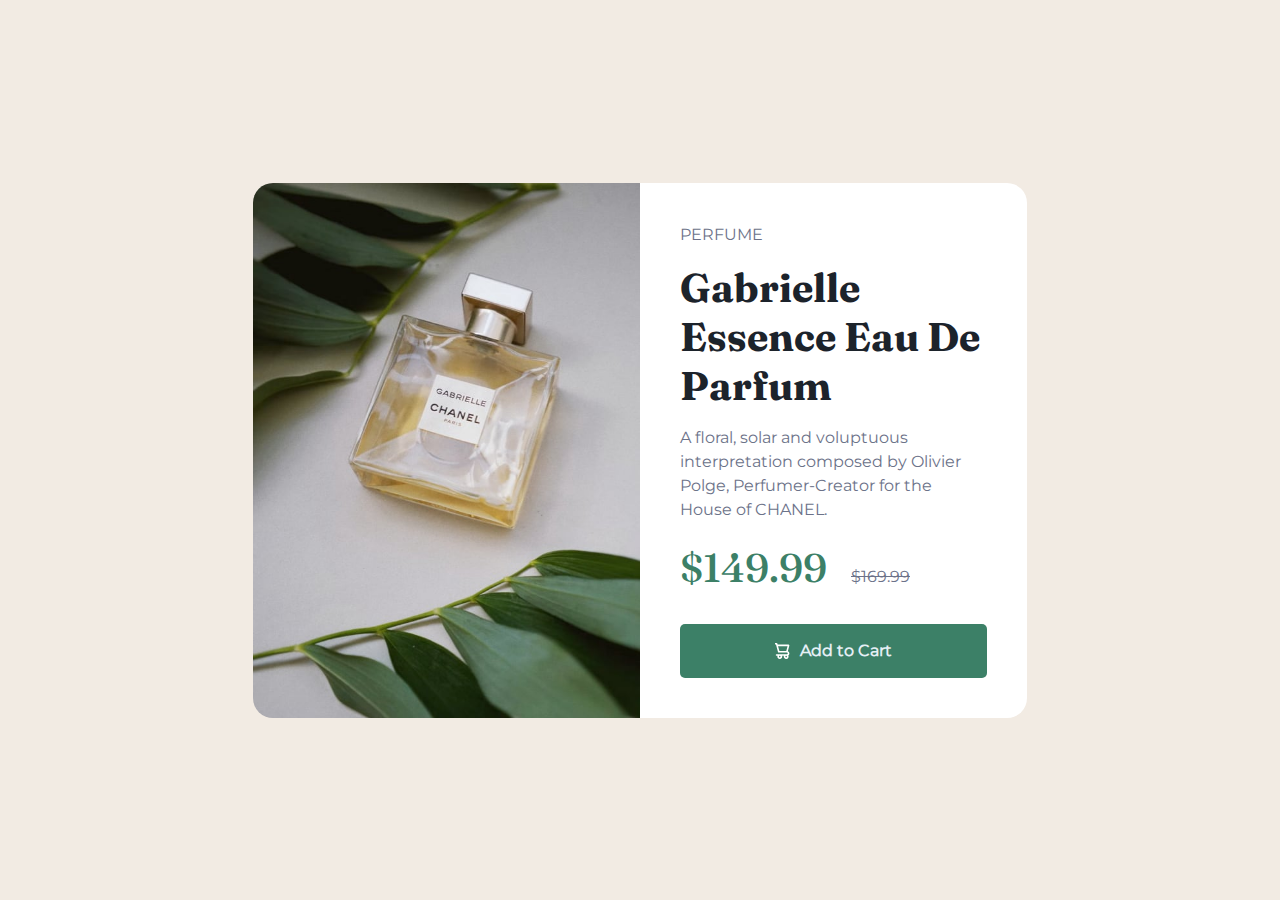
==== product-preview/index.html @ dee05043 "Add files via upload" ====
<!DOCTYPE html>
<html lang="en">
<head>
  <meta charset="UTF-8">
  <meta name="viewport" content="width=device-width, initial-scale=1.0"> 

  <link rel="stylesheet" href="css/bootstrap.min.css">
  <link rel="stylesheet" href="css/style.css">


  <title>Product preview card component</title>


</head>
<body>

    <div class="container box">   
  
        <div class="row">
         
         
         
          <div class="col-12 col-lg-6 square image">  
            
          </div>
      
      
          <div class="col-12 col-lg-6 square right">
            <p>PERFUME</p>
            <p class="title fs-1">Gabrielle Essence Eau De Parfum</p>
            <p>A floral, solar and voluptuous interpretation composed by Olivier Polge, 
                Perfumer-Creator for the House of CHANEL.</p>
            <p><span class="fs-1 price">$149.99</span> <span class="text-decoration-line-through">$169.99</span></p>
            <button class="btn btn-primary bt"> <i><img src="images/icon-cart.svg" alt=""></i>Add to Cart</button>
           
          </div>


      
         </div>
      
      </div>


  </body>
</html>
---- product-preview/css/style.css ----
@font-face{
    font-family: Fraunces;
    src: url(../fonts/frauncessoftwonkopszwght.ttf);
}

@font-face{
    font-family: Montserrat;
    src: url(../fonts/Montserrat-Regular.ttf);
}


body{        
    font-size: 16px; 
    background-color: hsl(30, 38%, 92%);
    font-family: Montserrat;       
}

.box{
    width: min(750px,80%);           
    padding: 0px;        
}

.box .row{
    height: 100vh;
    justify-content: center;
    align-content: center;
}


.square {
    padding: 40px 40px 40px 40px;
    margin: 0%;    
}

.image{
    background: url(../images/image-product-desktop.jpg) no-repeat;
    background-position: center;
    background-size: cover;
    border-radius: 20px 0px 0px 20px;    
}

.right{
    background-color: hsl(0, 0%, 100%);
    border-radius: 0px 20px 20px 0px;    
}

.right p {
    color: hsl(228, 12%, 48%);     
    font-weight: 500;
    
}

.right .title{
    font-weight: 700;
    font-family: Fraunces;
    line-height: normal;
    color: hsl(212, 21%, 14%);    
}

.right .price{
    color: hsl(158, 36%, 37%);
    font-family: Fraunces;
    margin-right: 20px;
    text-decoration: none;
}

.bt{
    border-radius: 5px; 
    padding: 15px;
    margin-top: 10px;
    background-color: hsl(158, 36%, 37%);
    font-weight: 700;
    color: hsl(204, 43%, 93%) ;
    border: 0px; 
    width: 100%;   
}

i{
    margin-right: 10px;
}

.btn-primary:hover{
    background-color: hsl(158, 32%, 45%) ;           
}

/* responsive */
@media screen and (max-width:991px){ 

    .box{
        padding: 0px;
        padding-top: 250px; 
        padding-bottom: 100px;       
    }

    .image{       
        border-radius: 20px 20px 0px 0px; 
        background: url(../images/image-product-mobile.jpg) no-repeat;
        background-position: center;
        background-size: cover;
        padding-top: 500px;   
    }
    
    .right{       
        border-radius: 0px 0px 20px 20px;     
        margin-bottom: 20%;   
    }

}

@media screen and (max-width:575px){ 

   
    .square {
        padding-left:20px;
        padding-right:20px;
        margin: 0%;
    }

    .box{
        padding-top: 100px;                
    }


    .image{       
        padding-top: 200px;   
    }

}
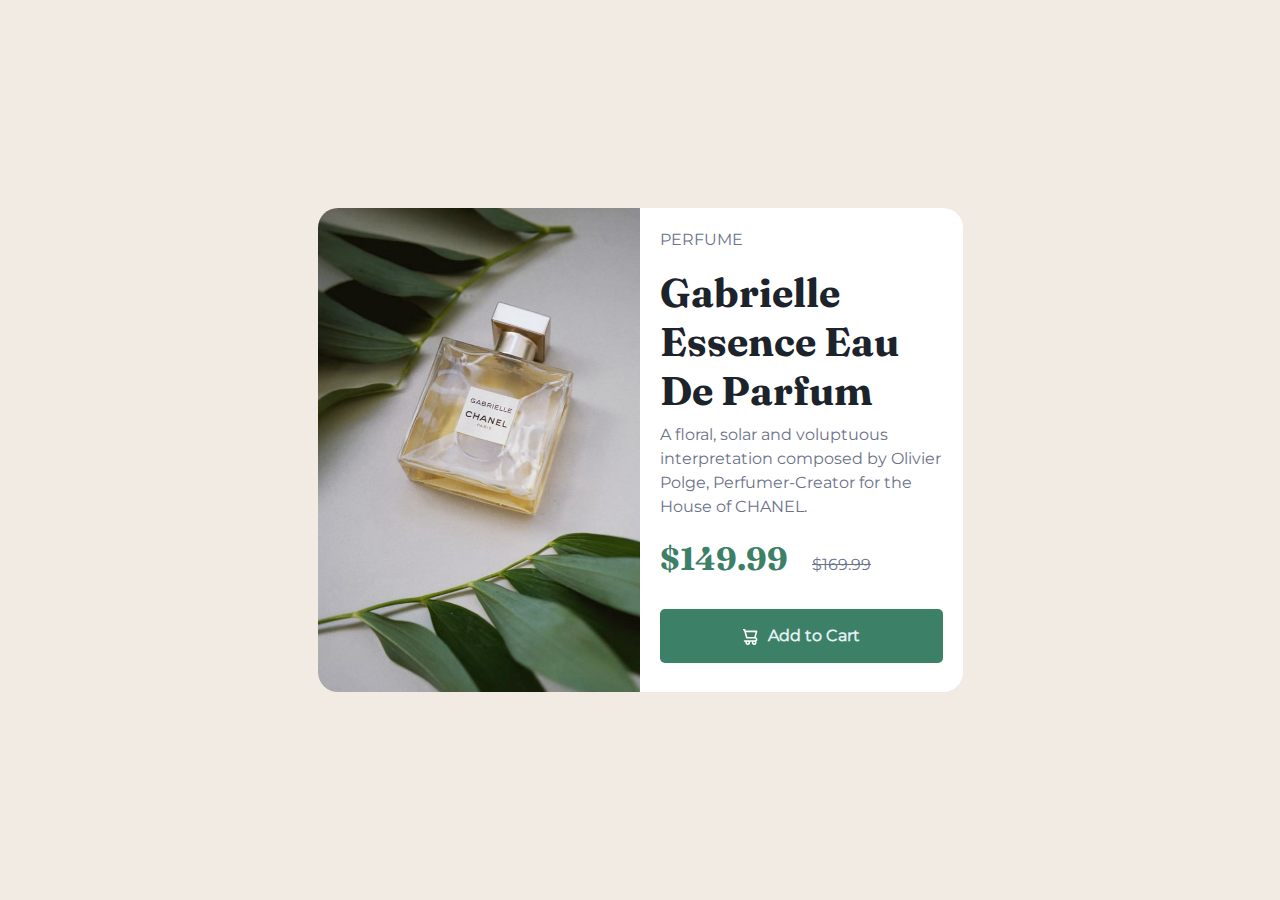
==== commit 165661bc: "Add files via upload" ====
--- a/product-preview/index.html
+++ b/product-preview/index.html
@@ -7,40 +7,34 @@
   <link rel="stylesheet" href="css/bootstrap.min.css">
   <link rel="stylesheet" href="css/style.css">
 
-
   <title>Product preview card component</title>
-
 
 </head>
 <body>
 
-    <div class="container box">   
+    <div class="container box" role="main">   
   
         <div class="row">
-         
-         
-         
-          <div class="col-12 col-lg-6 square image">  
-            
-          </div>
+
+          <div class="col-12 col-lg-5  image">
+            <picture>
+              <source media="(max-width: 991px)" srcset="images/image-product-mobile.jpg" type="image/jpg">
+                <img src="images/image-product-desktop.jpg" alt="">  
+            </picture>                        
+          </div>      
       
-      
-          <div class="col-12 col-lg-6 square right">
+          <div class="col-12 col-lg-5 square right">
             <p>PERFUME</p>
-            <p class="title fs-1">Gabrielle Essence Eau De Parfum</p>
+            <h1 class="title fs-1">Gabrielle Essence Eau De Parfum</h1>
             <p>A floral, solar and voluptuous interpretation composed by Olivier Polge, 
                 Perfumer-Creator for the House of CHANEL.</p>
-            <p><span class="fs-1 price">$149.99</span> <span class="text-decoration-line-through">$169.99</span></p>
-            <button class="btn btn-primary bt"> <i><img src="images/icon-cart.svg" alt=""></i>Add to Cart</button>
-           
+            <p><span class="fs-2 price">$149.99</span> <span class="text-decoration-line-through">$169.99</span></p>
+            <button class="btn btn-primary bt"> <i><img src="images/icon-cart.svg" alt=""></i>Add to Cart</button>           
           </div>
-
-
       
          </div>
       
       </div>
 
-
   </body>
 </html>--- a/product-preview/css/style.css
+++ b/product-preview/css/style.css
@@ -8,7 +8,6 @@
     font-family: Montserrat;
     src: url(../fonts/Montserrat-Regular.ttf);
 }
-
 
 body{        
     font-size: 16px; 
@@ -22,22 +21,25 @@
 }
 
 .box .row{
-    height: 100vh;
+    min-height: 100vh;
     justify-content: center;
     align-content: center;
 }
 
-
 .square {
-    padding: 40px 40px 40px 40px;
+    padding:  1.25rem;
     margin: 0%;    
 }
 
 .image{
-    background: url(../images/image-product-desktop.jpg) no-repeat;
-    background-position: center;
-    background-size: cover;
+    padding: 0px;    
+}
+
+.image img{
+    max-width: 100%;
+    min-height: 100%;
     border-radius: 20px 0px 0px 20px;    
+    display: block;    
 }
 
 .right{
@@ -61,27 +63,29 @@
 .right .price{
     color: hsl(158, 36%, 37%);
     font-family: Fraunces;
-    margin-right: 20px;
+    margin-right: 1.25rem;
     text-decoration: none;
+    font-weight: 700;
 }
 
 .bt{
     border-radius: 5px; 
     padding: 15px;
-    margin-top: 10px;
+    margin-top: 0.625rem;
     background-color: hsl(158, 36%, 37%);
     font-weight: 700;
     color: hsl(204, 43%, 93%) ;
     border: 0px; 
     width: 100%;   
+    transition: 0.5s;         
 }
 
 i{
-    margin-right: 10px;
+    margin-right: 0.625rem;
 }
 
 .btn-primary:hover{
-    background-color: hsl(158, 32%, 45%) ;           
+    background-color: hsl(158, 32%, 45%) ;      
 }
 
 /* responsive */
@@ -89,42 +93,19 @@
 
     .box{
         padding: 0px;
-        padding-top: 250px; 
-        padding-bottom: 100px;       
+        padding-top: 2.125rem; 
+        padding-bottom: 1.25rem;       
     }
 
-    .image{       
-        border-radius: 20px 20px 0px 0px; 
-        background: url(../images/image-product-mobile.jpg) no-repeat;
-        background-position: center;
-        background-size: cover;
-        padding-top: 500px;   
+    .image img{       
+        border-radius: 20px 20px 0px 0px;       
     }
     
     .right{       
-        border-radius: 0px 0px 20px 20px;     
-        margin-bottom: 20%;   
+        border-radius: 0px 0px 20px 20px;            
     }
 
 }
 
-@media screen and (max-width:575px){ 
-
-   
-    .square {
-        padding-left:20px;
-        padding-right:20px;
-        margin: 0%;
-    }
-
-    .box{
-        padding-top: 100px;                
-    }
 
 
-    .image{       
-        padding-top: 200px;   
-    }
-
-}
-
